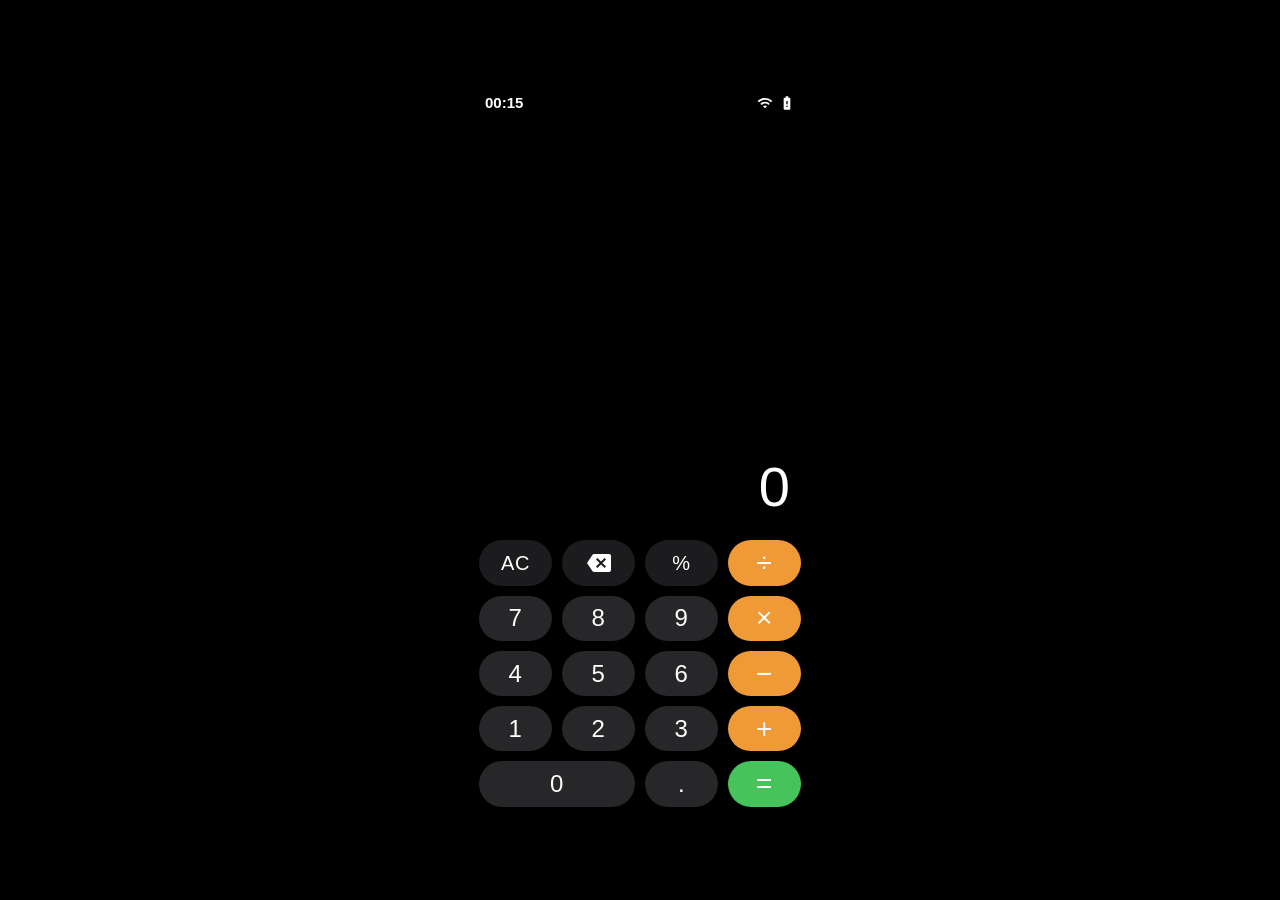
==== index.html @ 3238f7c5 "Update" ====
<!DOCTYPE html>
<html lang="zh-CN">
<head>
<meta charset="UTF-8">
<meta name="viewport" content="width=device-width, initial-scale=1.0, maximum-scale=1.0, user-scalable=no">
<title>魔术计算器</title>
<meta name="description" content="春晚同款魔术计算器，仿小米手机原生计算器UI，支持真实运算，隐藏魔术功能让你变身数学魔术师！">
<meta name="keywords" content="魔术计算器,春晚魔术,计算器魔术揭秘,小米计算器,数学魔术,在线计算器">

<link rel="stylesheet" href="styles.css">
</head>
<body>

<div class="calculator">
  <!-- 状态栏 -->
  <div class="status-bar">
    <span class="time" id="statusTime"></span>
    <div class="icons">
      <svg viewBox="0 0 24 24" fill="white"><path d="M1 9l2 2c4.97-4.97 13.03-4.97 18 0l2-2C16.93 2.93 7.08 2.93 1 9zm8 8l3 3 3-3c-1.65-1.66-4.34-1.66-6 0zm-4-4l2 2c2.76-2.76 7.24-2.76 10 0l2-2C15.14 9.14 8.87 9.14 5 13z"/></svg>
      <svg viewBox="0 0 24 24" fill="white"><path d="M15.67 4H14V2h-4v2H8.33C7.6 4 7 4.6 7 5.33v15.33C7 21.4 7.6 22 8.33 22h7.33c.74 0 1.34-.6 1.34-1.33V5.33C17 4.6 16.4 4 15.67 4zM13 18h-2v-2h2v2zm0-4h-2V9h2v5z"/></svg>
    </div>
  </div>

  <!-- 隐蔽的锁定指示器 -->
  <div class="lock-indicator" id="lockIndicator"></div>

  <!-- 显示区域 -->
  <div class="display-area">
    <div class="expression" id="expression"></div>
    <div class="result" id="result">0</div>
  </div>

  <!-- 按钮区域 -->
  <div class="buttons">
    <button class="btn btn-clear btn-func" id="btnClear" data-action="clear">AC</button>
    <button class="btn btn-func btn-backspace" data-action="backspace">
      <svg viewBox="0 0 24 24" fill="white"><path d="M22 3H7c-.69 0-1.23.35-1.59.88L0 12l5.41 8.11c.36.53.9.89 1.59.89h15c1.1 0 2-.9 2-2V5c0-1.1-.9-2-2-2zm-3 12.59L17.59 17 14 13.41 10.41 17 9 15.59 12.59 12 9 8.41 10.41 7 14 10.59 17.59 7 19 8.41 15.41 12 19 15.59z"/></svg>
    </button>
    <button class="btn btn-func btn-percent" data-action="percent">%</button>
    <button class="btn btn-op" data-action="operator" data-value="÷">÷</button>

    <button class="btn btn-number" data-action="number" data-value="7">7</button>
    <button class="btn btn-number" data-action="number" data-value="8">8</button>
    <button class="btn btn-number" data-action="number" data-value="9">9</button>
    <button class="btn btn-op" data-action="operator" data-value="×">×</button>

    <button class="btn btn-number" data-action="number" data-value="4">4</button>
    <button class="btn btn-number" data-action="number" data-value="5">5</button>
    <button class="btn btn-number" data-action="number" data-value="6">6</button>
    <button class="btn btn-op" data-action="operator" data-value="-">−</button>

    <button class="btn btn-number" data-action="number" data-value="1">1</button>
    <button class="btn btn-number" data-action="number" data-value="2">2</button>
    <button class="btn btn-number" data-action="number" data-value="3">3</button>
    <button class="btn btn-op" data-action="operator" data-value="+">+</button>

    <button class="btn btn-number btn-zero" data-action="number" data-value="0">0</button>
    <button class="btn btn-number" data-action="number" data-value=".">.</button>
    <button class="btn btn-equals" data-action="equals">=</button>
  </div>

  
</div>

<script src="script.js"></script>
</body>
</html>
---- styles.css ----
* {
  margin: 0;
  padding: 0;
  box-sizing: border-box;
  -webkit-tap-highlight-color: transparent;
  user-select: none;
}

body {
  background: #000;
  display: flex;
  justify-content: center;
  align-items: center;
  min-height: 100vh;
  font-family: 'MiSans', -apple-system, 'Helvetica Neue', 'PingFang SC', 'Microsoft YaHei', sans-serif;
  overflow: hidden;
}

.calculator {
  width: 80%;
  max-width: 350px;
  height: 90vh;
  max-height: 750px;
  background: #000;
  display: flex;
  flex-direction: column;
  position: relative;
}

/* 顶部状态栏 */
.status-bar {
  display: flex;
  justify-content: space-between;
  align-items: center;
  padding: 10px 20px 0;
  height: 45px;
  color: #fff;
  font-size: 13px;
  font-weight: 600;
}

.status-bar .time {
  font-size: 15px;
  font-weight: 700;
}

.status-bar .icons {
  display: flex;
  gap: 6px;
  align-items: center;
}

.status-bar .icons svg {
  width: 16px;
  height: 16px;
}

/* 显示区域 */
.display-area {
  flex: 1;
  display: flex;
  flex-direction: column;
  justify-content: flex-end;
  padding: 0 24px 14px;
  min-height: 180px;
  overflow: hidden;
}

.expression {
  color: rgba(255, 255, 255, 0.4);
  font-size: 20px;
  text-align: right;
  min-height: 28px;
  line-height: 28px;
  font-weight: 300;
  letter-spacing: 1px;
  overflow: hidden;
  text-overflow: ellipsis;
  white-space: nowrap;
  transition: all 0.15s ease;
}

.result {
  color: #fff;
  font-size: 56px;
  text-align: right;
  font-weight: 300;
  letter-spacing: 1px;
  line-height: 1.15;
  min-height: 64px;
  transition: font-size 0.15s ease;
  overflow: hidden;
  text-overflow: ellipsis;
  white-space: nowrap;
}

.result.small {
  font-size: 42px;
}

.result.xsmall {
  font-size: 32px;
}

/* 按钮区域 */
.buttons {
  display: grid;
  grid-template-columns: repeat(4, 1fr);
  gap: 10px;
  padding: 7px 14px 18px;
}

.btn {
  aspect-ratio: 1 / 0.62;
  border-radius: 24px;
  border: none;
  font-size: 24px;
  font-weight: 400;
  cursor: pointer;
  display: flex;
  align-items: center;
  justify-content: center;
  transition: background-color 0.1s ease, transform 0.08s ease;
  position: relative;
  overflow: hidden;
  font-family: inherit;
  letter-spacing: 0.5px;
}

.btn:active {
  transform: scale(0.95);
}

/* 数字键 - 深灰色 */
.btn-number {
  background: #272729;
  color: #fff;
}

.btn-number:active {
  background: #3a3a3c;
}

/* 功能键 - 略浅灰色 */
.btn-func {
  background: #1c1c1e;
  color: #fff;
  font-size: 20px;
}

/* 操作键 - 橙色 */
.btn-op {
  background: #f09a37;
  color: #fff;
  font-size: 28px;
}

.btn-op:active {
  background: #d4862e;
}

.btn-op.active {
  background: #fff;
  color: #f09a37;
}

/* 等号键 - 绿色 */
.btn-equals {
  background: #46c45b;
  color: #fff;
  font-size: 28px;
}

.btn-equals:active {
  background: #3bab4e;
}

/* 0键 - 占两列 */
.btn-zero {
  grid-column: span 2;
  aspect-ratio: 2.12 / 0.62;
  border-radius: 24px;
}

/* AC / C 键 */
.btn-clear {
  background: #1c1c1e;
  color: #fff;
  font-size: 20px;
}

.btn-clear:active {
  background: #333;
}

/* 退格键 */
.btn-backspace {
  background: #1c1c1e;
  color: #fff;
}

.btn-backspace svg {
  width: 24px;
  height: 24px;
}

/* 百分号 */
.btn-percent {
  background: #1c1c1e;
  color: #fff;
  font-size: 20px;
}

/* 波纹效果 */
.btn .ripple {
  position: absolute;
  border-radius: 50%;
  background: rgba(255, 255, 255, 0.15);
  transform: scale(0);
  animation: ripple 0.4s ease-out;
  pointer-events: none;
}

@keyframes ripple {
  to {
    transform: scale(2.5);
    opacity: 0;
  }
}

/* 版权信息 */
.copyright {
  text-align: center;
  font-size: 10px;
  color: rgba(255, 255, 255, 0.2);
  padding: 0 14px 5px;
  line-height: 1.6;
}

.copyright a {
  color: rgba(255, 255, 255, 0.28);
  text-decoration: none;
}

.copyright a:active {
  color: rgba(255, 255, 255, 0.45);
}

/* 锁定状态小提示 - 极其隐蔽 */
.lock-indicator {
  position: absolute;
  top: 45px;
  right: 20px;
  width: 4px;
  height: 4px;
  border-radius: 50%;
  background: transparent;
  transition: background 0.3s ease;
}

.lock-indicator.locked {
  background: rgba(70, 196, 91, 0.35);
}

/* 响应式 */
@media (max-height: 700px) {
  .btn {
    aspect-ratio: 1 / 0.52;
    border-radius: 20px;
    font-size: 20px;
  }
  .btn-zero {
    aspect-ratio: 2.12 / 0.52;
  }
  .result {
    font-size: 46px;
  }
  .buttons {
    gap: 8px;
    padding: 8px 12px 24px;
  }
}

@media (min-height: 800px) {
  .display-area {
    min-height: 240px;
  }
}
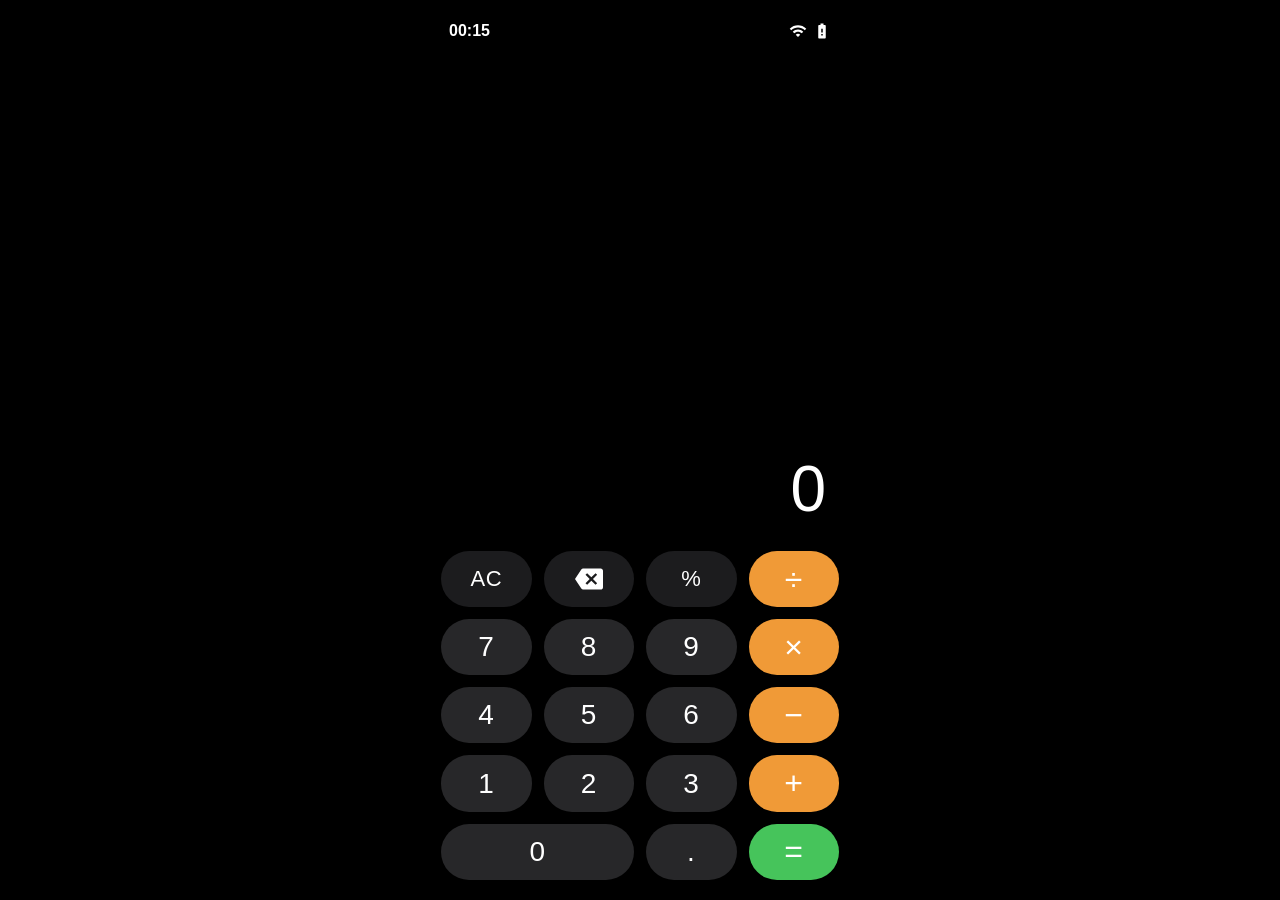
==== commit c2b3ee26: "Update" ====
--- a/index.html
+++ b/index.html
@@ -6,6 +6,19 @@
 <title>魔术计算器</title>
 <meta name="description" content="春晚同款魔术计算器，仿小米手机原生计算器UI，支持真实运算，隐藏魔术功能让你变身数学魔术师！">
 <meta name="keywords" content="魔术计算器,春晚魔术,计算器魔术揭秘,小米计算器,数学魔术,在线计算器">
+
+<!-- PWA Meta Tags -->
+<meta name="theme-color" content="#000000">
+<meta name="apple-mobile-web-app-capable" content="yes">
+<meta name="apple-mobile-web-app-status-bar-style" content="black">
+<meta name="apple-mobile-web-app-title" content="魔术计算器">
+<meta name="application-name" content="魔术计算器">
+<meta name="msapplication-TileColor" content="#000000">
+<meta name="msapplication-config" content="browserconfig.xml">
+
+<!-- PWA Manifest -->
+<link rel="manifest" href="manifest.webmanifest">
+<link rel="apple-touch-icon" href="icon-192.svg">
 
 <link rel="stylesheet" href="styles.css">
 </head>
@@ -63,5 +76,21 @@
 </div>
 
 <script src="script.js"></script>
+
+<!-- PWA Service Worker Registration -->
+<script>
+if ('serviceWorker' in navigator) {
+  window.addEventListener('load', function() {
+    navigator.serviceWorker.register('./sw.js')
+      .then(function(registration) {
+        console.log('ServiceWorker registration successful with scope: ', registration.scope);
+      })
+      .catch(function(err) {
+        console.log('ServiceWorker registration failed: ', err);
+      });
+  });
+}
+</script>
+
 </body>
 </html>
--- a/styles.css
+++ b/styles.css
@@ -13,18 +13,19 @@
   align-items: center;
   min-height: 100vh;
   font-family: 'MiSans', -apple-system, 'Helvetica Neue', 'PingFang SC', 'Microsoft YaHei', sans-serif;
-  overflow: hidden;
+  overflow: auto;
 }
 
 .calculator {
-  width: 80%;
-  max-width: 350px;
-  height: 90vh;
-  max-height: 750px;
+  width: 100%;
+  max-width: 430px;
+  height: 100vh;
+  max-height: 932px;
   background: #000;
   display: flex;
   flex-direction: column;
   position: relative;
+  margin: 0 auto;
 }
 
 /* 顶部状态栏 */
@@ -32,15 +33,15 @@
   display: flex;
   justify-content: space-between;
   align-items: center;
-  padding: 10px 20px 0;
-  height: 45px;
-  color: #fff;
-  font-size: 13px;
+  padding: 12px 24px 0;
+  height: 50px;
+  color: #fff;
+  font-size: 14px;
   font-weight: 600;
 }
 
 .status-bar .time {
-  font-size: 15px;
+  font-size: 16px;
   font-weight: 700;
 }
 
@@ -51,8 +52,8 @@
 }
 
 .status-bar .icons svg {
-  width: 16px;
-  height: 16px;
+  width: 18px;
+  height: 18px;
 }
 
 /* 显示区域 */
@@ -61,17 +62,17 @@
   display: flex;
   flex-direction: column;
   justify-content: flex-end;
-  padding: 0 24px 14px;
-  min-height: 180px;
+  padding: 0 28px 16px;
+  min-height: 200px;
   overflow: hidden;
 }
 
 .expression {
   color: rgba(255, 255, 255, 0.4);
-  font-size: 20px;
+  font-size: 22px;
   text-align: right;
-  min-height: 28px;
-  line-height: 28px;
+  min-height: 32px;
+  line-height: 32px;
   font-weight: 300;
   letter-spacing: 1px;
   overflow: hidden;
@@ -82,12 +83,12 @@
 
 .result {
   color: #fff;
-  font-size: 56px;
+  font-size: 64px;
   text-align: right;
   font-weight: 300;
   letter-spacing: 1px;
   line-height: 1.15;
-  min-height: 64px;
+  min-height: 74px;
   transition: font-size 0.15s ease;
   overflow: hidden;
   text-overflow: ellipsis;
@@ -95,26 +96,26 @@
 }
 
 .result.small {
-  font-size: 42px;
+  font-size: 48px;
 }
 
 .result.xsmall {
-  font-size: 32px;
+  font-size: 36px;
 }
 
 /* 按钮区域 */
 .buttons {
   display: grid;
   grid-template-columns: repeat(4, 1fr);
-  gap: 10px;
-  padding: 7px 14px 18px;
+  gap: 12px;
+  padding: 8px 16px 20px;
 }
 
 .btn {
   aspect-ratio: 1 / 0.62;
-  border-radius: 24px;
+  border-radius: 28px;
   border: none;
-  font-size: 24px;
+  font-size: 28px;
   font-weight: 400;
   cursor: pointer;
   display: flex;
@@ -145,14 +146,14 @@
 .btn-func {
   background: #1c1c1e;
   color: #fff;
-  font-size: 20px;
+  font-size: 22px;
 }
 
 /* 操作键 - 橙色 */
 .btn-op {
   background: #f09a37;
   color: #fff;
-  font-size: 28px;
+  font-size: 32px;
 }
 
 .btn-op:active {
@@ -168,7 +169,7 @@
 .btn-equals {
   background: #46c45b;
   color: #fff;
-  font-size: 28px;
+  font-size: 32px;
 }
 
 .btn-equals:active {
@@ -179,14 +180,14 @@
 .btn-zero {
   grid-column: span 2;
   aspect-ratio: 2.12 / 0.62;
-  border-radius: 24px;
+  border-radius: 28px;
 }
 
 /* AC / C 键 */
 .btn-clear {
   background: #1c1c1e;
   color: #fff;
-  font-size: 20px;
+  font-size: 22px;
 }
 
 .btn-clear:active {
@@ -200,15 +201,15 @@
 }
 
 .btn-backspace svg {
-  width: 24px;
-  height: 24px;
+  width: 28px;
+  height: 28px;
 }
 
 /* 百分号 */
 .btn-percent {
   background: #1c1c1e;
   color: #fff;
-  font-size: 20px;
+  font-size: 22px;
 }
 
 /* 波纹效果 */
@@ -249,8 +250,8 @@
 /* 锁定状态小提示 - 极其隐蔽 */
 .lock-indicator {
   position: absolute;
-  top: 45px;
-  right: 20px;
+  top: 50px;
+  right: 24px;
   width: 4px;
   height: 4px;
   border-radius: 50%;
@@ -262,18 +263,52 @@
   background: rgba(70, 196, 91, 0.35);
 }
 
+/* 全屏模式样式 */
+:fullscreen {
+  background: #000;
+}
+
+:-webkit-full-screen {
+  background: #000;
+}
+
+:-ms-fullscreen {
+  background: #000;
+}
+
+:fullscreen .calculator {
+  width: 100vw;
+  height: 100vh;
+  max-width: none;
+  max-height: none;
+}
+
+:-webkit-full-screen .calculator {
+  width: 100vw;
+  height: 100vh;
+  max-width: none;
+  max-height: none;
+}
+
+:-ms-fullscreen .calculator {
+  width: 100vw;
+  height: 100vh;
+  max-width: none;
+  max-height: none;
+}
+
 /* 响应式 */
 @media (max-height: 700px) {
   .btn {
     aspect-ratio: 1 / 0.52;
-    border-radius: 20px;
-    font-size: 20px;
+    border-radius: 22px;
+    font-size: 24px;
   }
   .btn-zero {
     aspect-ratio: 2.12 / 0.52;
   }
   .result {
-    font-size: 46px;
+    font-size: 52px;
   }
   .buttons {
     gap: 8px;
@@ -283,6 +318,6 @@
 
 @media (min-height: 800px) {
   .display-area {
-    min-height: 240px;
+    min-height: 280px;
   }
 }
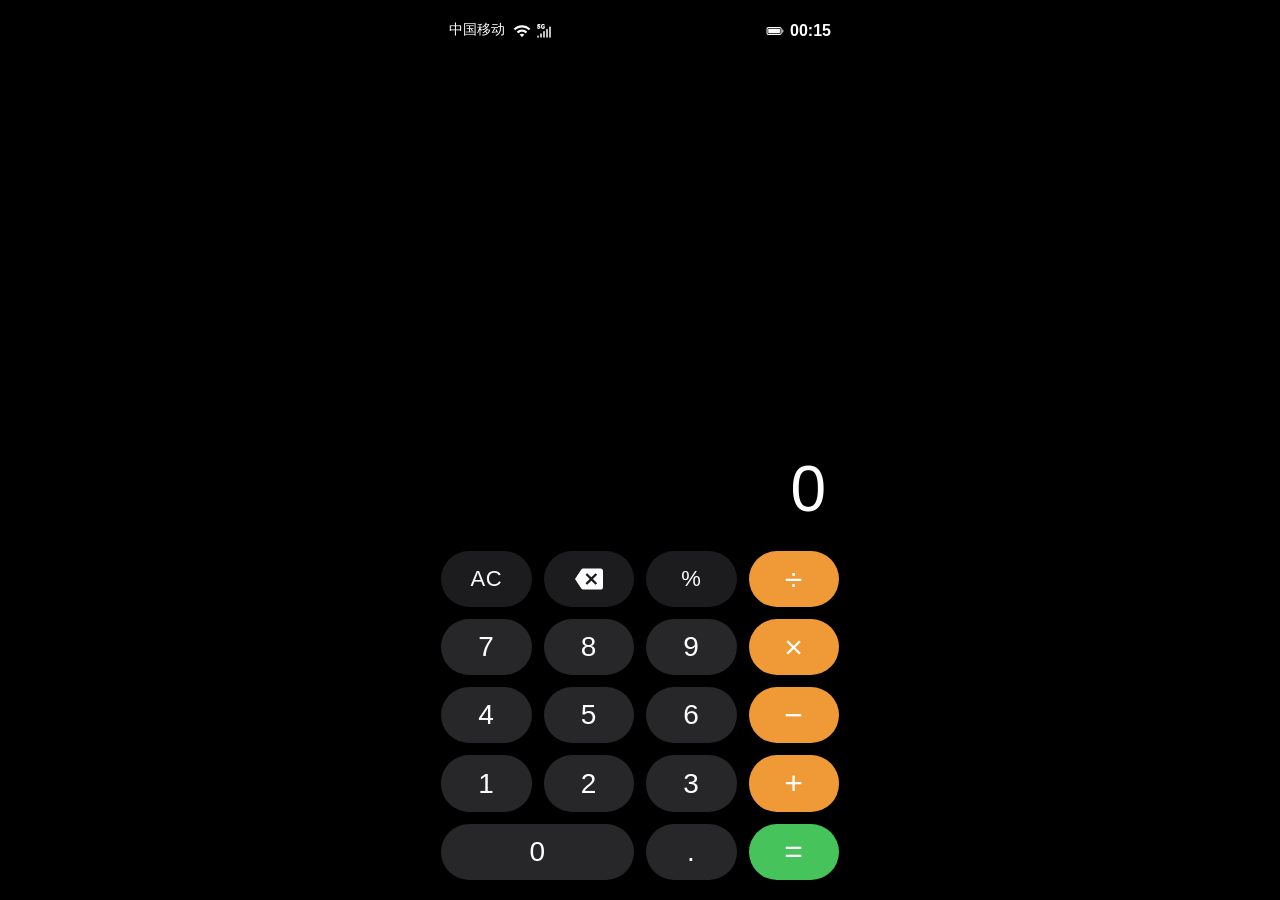
==== commit 57f15b76: "Update" ====
--- a/index.html
+++ b/index.html
@@ -27,10 +27,17 @@
 <div class="calculator">
   <!-- 状态栏 -->
   <div class="status-bar">
-    <span class="time" id="statusTime"></span>
     <div class="icons">
+      <span class="carrier-info">中国移动 </span>
       <svg viewBox="0 0 24 24" fill="white"><path d="M1 9l2 2c4.97-4.97 13.03-4.97 18 0l2-2C16.93 2.93 7.08 2.93 1 9zm8 8l3 3 3-3c-1.65-1.66-4.34-1.66-6 0zm-4-4l2 2c2.76-2.76 7.24-2.76 10 0l2-2C15.14 9.14 8.87 9.14 5 13z"/></svg>
-      <svg viewBox="0 0 24 24" fill="white"><path d="M15.67 4H14V2h-4v2H8.33C7.6 4 7 4.6 7 5.33v15.33C7 21.4 7.6 22 8.33 22h7.33c.74 0 1.34-.6 1.34-1.33V5.33C17 4.6 16.4 4 15.67 4zM13 18h-2v-2h2v2zm0-4h-2V9h2v5z"/></svg>
+      <svg xmlns="http://www.w3.org/2000/svg" xmlns:xlink="http://www.w3.org/1999/xlink" viewBox="0 0 24 24" fill="white"><g fill="none"><path d="M12.896 3.62v-.002l-.002-.002l-.002-.004l-.006-.01a1.031 1.031 0 0 0-.056-.081a1.727 1.727 0 0 0-.134-.161a2.134 2.134 0 0 0-.514-.397c-.476-.266-1.155-.425-2.068-.258c-1.091.2-1.63.97-1.875 1.597A3.6 3.6 0 0 0 8 5.459v.026L8 5.494V6.75a2.5 2.5 0 0 0 2.5 2.5h.25a2.5 2.5 0 0 0 2.5-2.5v-.5a.75.75 0 0 0-.75-.75h-1.25a.75.75 0 0 0 0 1.5h.469a1 1 0 0 1-.969.75h-.25a1 1 0 0 1-1-1V5.501l.002-.034a2.1 2.1 0 0 1 .134-.62c.13-.332.341-.591.75-.666c.597-.11.917.01 1.064.091a.64.64 0 0 1 .17.134a.75.75 0 0 0 1.277-.786z" fill="currentColor"></path><path d="M4 2.75a.75.75 0 0 0-.745.667l-.25 2.25a.75.75 0 0 0 .88.82l1.006-.182a.728.728 0 1 1 .13 1.445h-.218a.75.75 0 0 1-.624-.334l-.055-.082a.75.75 0 0 0-1.248.832l.055.082A2.25 2.25 0 0 0 4.803 9.25h.219a2.228 2.228 0 1 0-.399-4.421l-.016.003l.064-.582h1.83a.75.75 0 0 0 0-1.5H4z" fill="currentColor"></path><path d="M21 7a1 1 0 0 0-2 0v13a1 1 0 0 0 2 0V7z" fill="currentColor"></path><path d="M17 9.995A.998.998 0 0 0 16 9c-.552 0-1 .446-1 .995v10.01c0 .55.448.995 1 .995s1-.446 1-.995V9.995z" fill="currentColor"></path><path d="M13 13a1 1 0 1 0-2 0v7a1 1 0 1 0 2 0v-7z" fill="currentColor"></path><path d="M9 15.994A.997.997 0 0 0 8 15c-.552 0-1 .445-1 .994v4.012c0 .549.448.994 1 .994s1-.445 1-.994v-4.012z" fill="currentColor"></path><path d="M5 18.984A.992.992 0 0 0 4 18c-.552 0-1 .44-1 .984v1.032c0 .544.448.984 1 .984s1-.44 1-.984v-1.032z" fill="currentColor"></path></g></svg>
+    </div>
+    <div class="status-right">
+      <div class="icons battery-icon">
+        <svg version="1.1" xmlns="http://www.w3.org/2000/svg" xmlns:xlink="http://www.w3.org/1999/xlink" x="0px" y="0px" viewBox="0 0 512 512" enable-background="new 0 0 512 512" xml:space="preserve" fill="white"><g><path d="M396,144H64c-26.4,0-48,21.6-48,48v128c0,26.4,21.6,48,48,48h332c26.4,0,48-21.6,48-48V192C444,165.6,422.4,144,396,144z
+		 M416,320c0,11-9,20-20,20H64c-11,0-20-9-20-20V192c0-11,9-20,20-20h332c11,0,20,9,20,20V320z"></path><path d="M464,204.6v102.8c16,0,32-27.7,32-51.4C496,232.3,480,204.6,464,204.6z"></path><path d="M384,192H76c-6.6,0-12,5.4-12,12v104c0,6.6,5.4,12,12,12h308c6.6,0,12-5.4,12-12V204C396,197.4,390.6,192,384,192z"></path></g></svg>
+      </div>
+      <span class="time" id="statusTime"></span>
     </div>
   </div>
 
--- a/styles.css
+++ b/styles.css
@@ -47,13 +47,37 @@
 
 .status-bar .icons {
   display: flex;
+  gap: 4px;
+  align-items: center;
+}
+
+.status-bar .icons:first-child {
+  margin-right: auto;
+}
+
+.status-right {
+  display: flex;
+  align-items: center;
   gap: 6px;
-  align-items: center;
+  margin-left: auto;
+}
+
+.battery-icon {
+  margin-right: 16px;
 }
 
 .status-bar .icons svg {
   width: 18px;
   height: 18px;
+}
+
+.carrier-info {
+  color: #fff;
+  font-size: 14px;
+  font-weight: 550;
+  margin-right: 4px;
+  position: relative;
+  top: -1px;
 }
 
 /* 显示区域 */
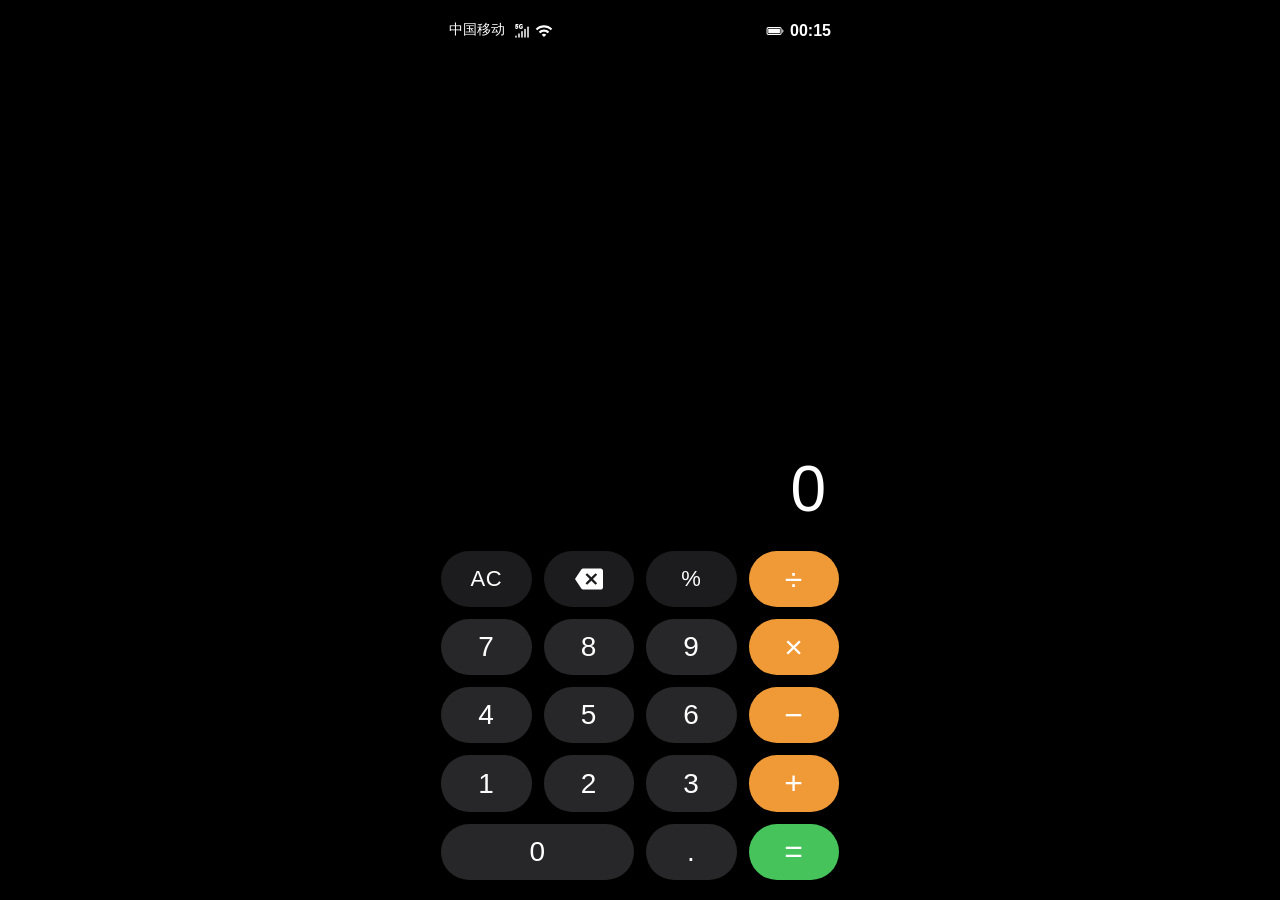
==== commit 3155f69f: "Update" ====
--- a/index.html
+++ b/index.html
@@ -29,8 +29,8 @@
   <div class="status-bar">
     <div class="icons">
       <span class="carrier-info">中国移动 </span>
+      <svg xmlns="http://www.w3.org/2000/svg" xmlns:xlink="http://www.w3.org/1999/xlink" viewBox="0 0 24 24" fill="white"><g fill="none"><path d="M12.896 3.62v-.002l-.002-.002l-.002-.004l-.006-.01a1.031 1.031 0 0 0-.056-.081a1.727 1.727 0 0 0-.134-.161a2.134 2.134 0 0 0-.514-.397c-.476-.266-1.155-.425-2.068-.258c-1.091.2-1.63.97-1.875 1.597A3.6 3.6 0 0 0 8 5.459v.026L8 5.494V6.75a2.5 2.5 0 0 0 2.5 2.5h.25a2.5 2.5 0 0 0 2.5-2.5v-.5a.75.75 0 0 0-.75-.75h-1.25a.75.75 0 0 0 0 1.5h.469a1 1 0 0 1-.969.75h-.25a1 1 0 0 1-1-1V5.501l.002-.034a2.1 2.1 0 0 1 .134-.62c.13-.332.341-.591.75-.666c.597-.11.917.01 1.064.091a.64.64 0 0 1 .17.134a.75.75 0 0 0 1.277-.786z" fill="currentColor"></path><path d="M4 2.75a.75.75 0 0 0-.745.667l-.25 2.25a.75.75 0 0 0 .88.82l1.006-.182a.728.728 0 1 1 .13 1.445h-.218a.75.75 0 0 1-.624-.334l-.055-.082a.75.75 0 0 0-1.248.832l.055.082A2.25 2.25 0 0 0 4.803 9.25h.219a2.228 2.228 0 1 0-.399-4.421l-.016.003l.064-.582h1.83a.75.75 0 0 0 0-1.5H4z" fill="currentColor"></path><path d="M21 7a1 1 0 0 0-2 0v13a1 1 0 0 0 2 0V7z" fill="currentColor"></path><path d="M17 9.995A.998.998 0 0 0 16 9c-.552 0-1 .446-1 .995v10.01c0 .55.448.995 1 .995s1-.446 1-.995V9.995z" fill="currentColor"></path><path d="M13 13a1 1 0 1 0-2 0v7a1 1 0 1 0 2 0v-7z" fill="currentColor"></path><path d="M9 15.994A.997.997 0 0 0 8 15c-.552 0-1 .445-1 .994v4.012c0 .549.448.994 1 .994s1-.445 1-.994v-4.012z" fill="currentColor"></path><path d="M5 18.984A.992.992 0 0 0 4 18c-.552 0-1 .44-1 .984v1.032c0 .544.448.984 1 .984s1-.44 1-.984v-1.032z" fill="currentColor"></path></g></svg>
       <svg viewBox="0 0 24 24" fill="white"><path d="M1 9l2 2c4.97-4.97 13.03-4.97 18 0l2-2C16.93 2.93 7.08 2.93 1 9zm8 8l3 3 3-3c-1.65-1.66-4.34-1.66-6 0zm-4-4l2 2c2.76-2.76 7.24-2.76 10 0l2-2C15.14 9.14 8.87 9.14 5 13z"/></svg>
-      <svg xmlns="http://www.w3.org/2000/svg" xmlns:xlink="http://www.w3.org/1999/xlink" viewBox="0 0 24 24" fill="white"><g fill="none"><path d="M12.896 3.62v-.002l-.002-.002l-.002-.004l-.006-.01a1.031 1.031 0 0 0-.056-.081a1.727 1.727 0 0 0-.134-.161a2.134 2.134 0 0 0-.514-.397c-.476-.266-1.155-.425-2.068-.258c-1.091.2-1.63.97-1.875 1.597A3.6 3.6 0 0 0 8 5.459v.026L8 5.494V6.75a2.5 2.5 0 0 0 2.5 2.5h.25a2.5 2.5 0 0 0 2.5-2.5v-.5a.75.75 0 0 0-.75-.75h-1.25a.75.75 0 0 0 0 1.5h.469a1 1 0 0 1-.969.75h-.25a1 1 0 0 1-1-1V5.501l.002-.034a2.1 2.1 0 0 1 .134-.62c.13-.332.341-.591.75-.666c.597-.11.917.01 1.064.091a.64.64 0 0 1 .17.134a.75.75 0 0 0 1.277-.786z" fill="currentColor"></path><path d="M4 2.75a.75.75 0 0 0-.745.667l-.25 2.25a.75.75 0 0 0 .88.82l1.006-.182a.728.728 0 1 1 .13 1.445h-.218a.75.75 0 0 1-.624-.334l-.055-.082a.75.75 0 0 0-1.248.832l.055.082A2.25 2.25 0 0 0 4.803 9.25h.219a2.228 2.228 0 1 0-.399-4.421l-.016.003l.064-.582h1.83a.75.75 0 0 0 0-1.5H4z" fill="currentColor"></path><path d="M21 7a1 1 0 0 0-2 0v13a1 1 0 0 0 2 0V7z" fill="currentColor"></path><path d="M17 9.995A.998.998 0 0 0 16 9c-.552 0-1 .446-1 .995v10.01c0 .55.448.995 1 .995s1-.446 1-.995V9.995z" fill="currentColor"></path><path d="M13 13a1 1 0 1 0-2 0v7a1 1 0 1 0 2 0v-7z" fill="currentColor"></path><path d="M9 15.994A.997.997 0 0 0 8 15c-.552 0-1 .445-1 .994v4.012c0 .549.448.994 1 .994s1-.445 1-.994v-4.012z" fill="currentColor"></path><path d="M5 18.984A.992.992 0 0 0 4 18c-.552 0-1 .44-1 .984v1.032c0 .544.448.984 1 .984s1-.44 1-.984v-1.032z" fill="currentColor"></path></g></svg>
     </div>
     <div class="status-right">
       <div class="icons battery-icon">
